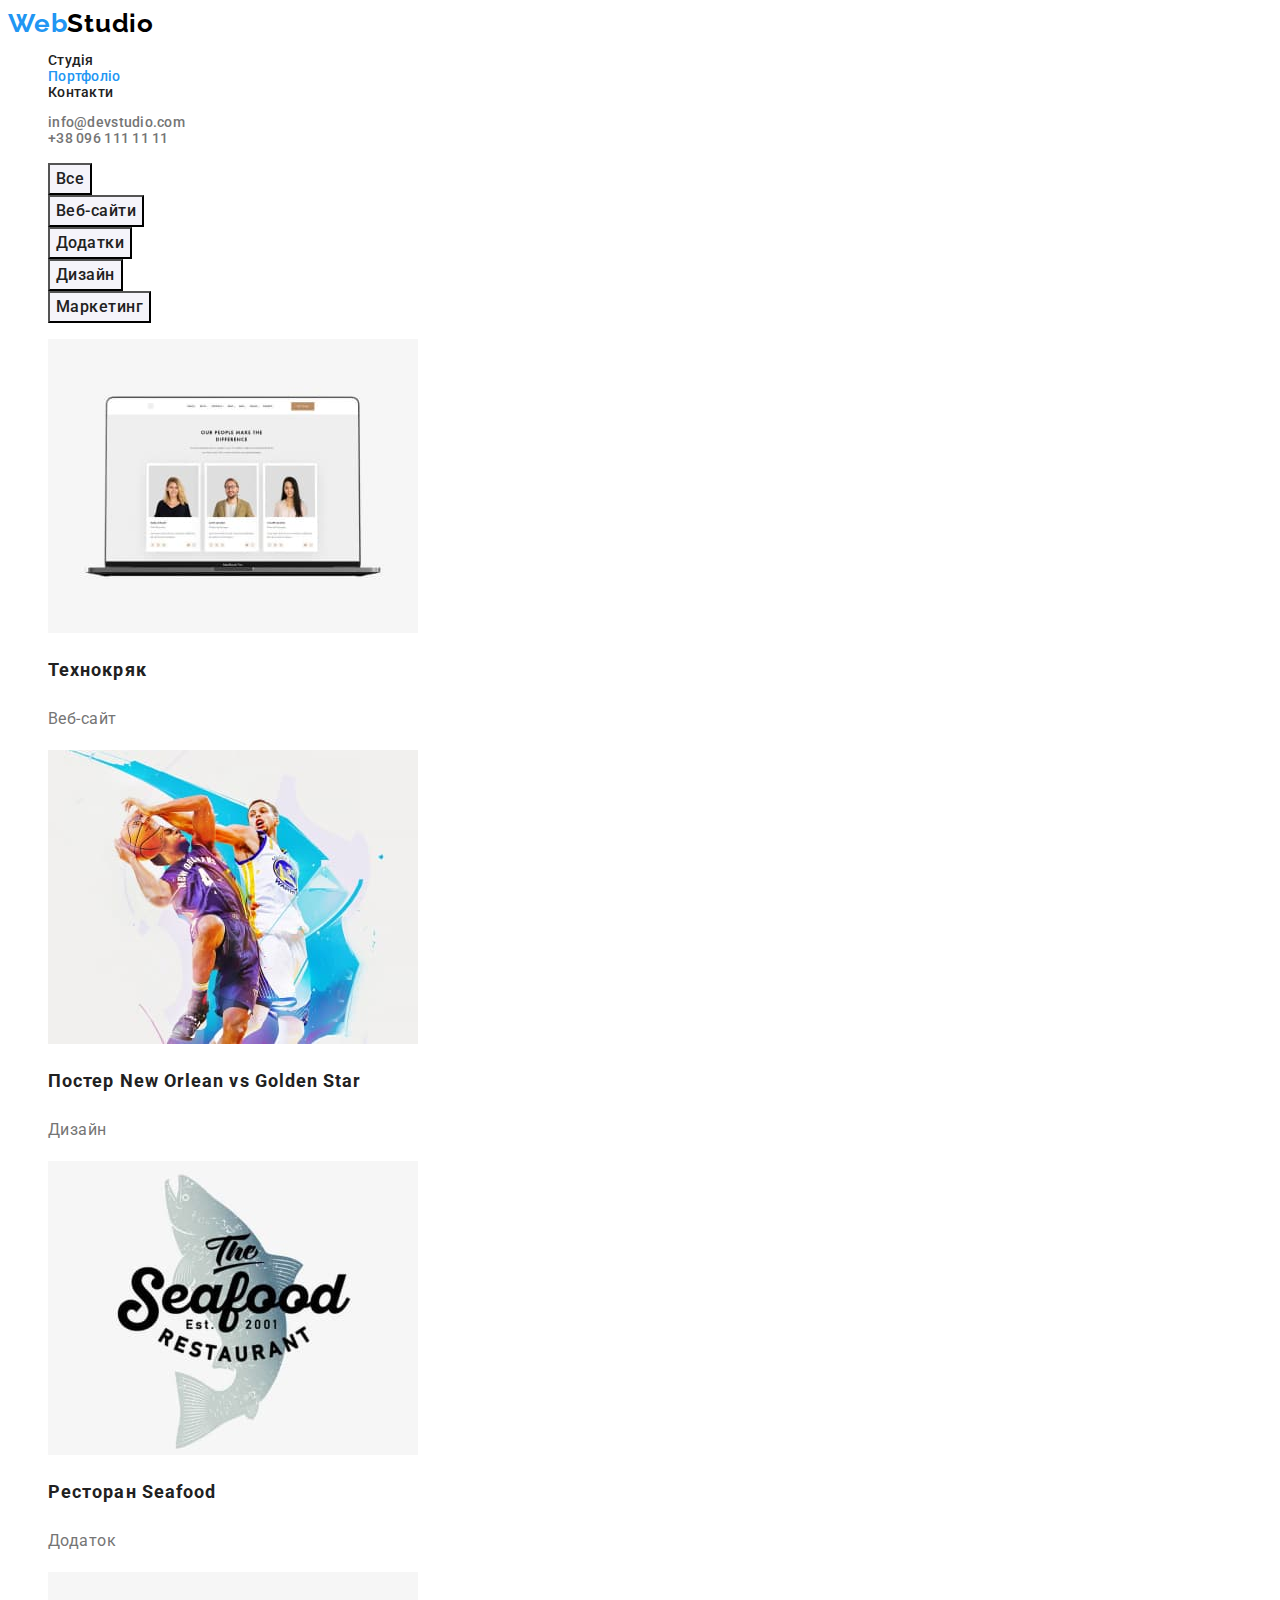
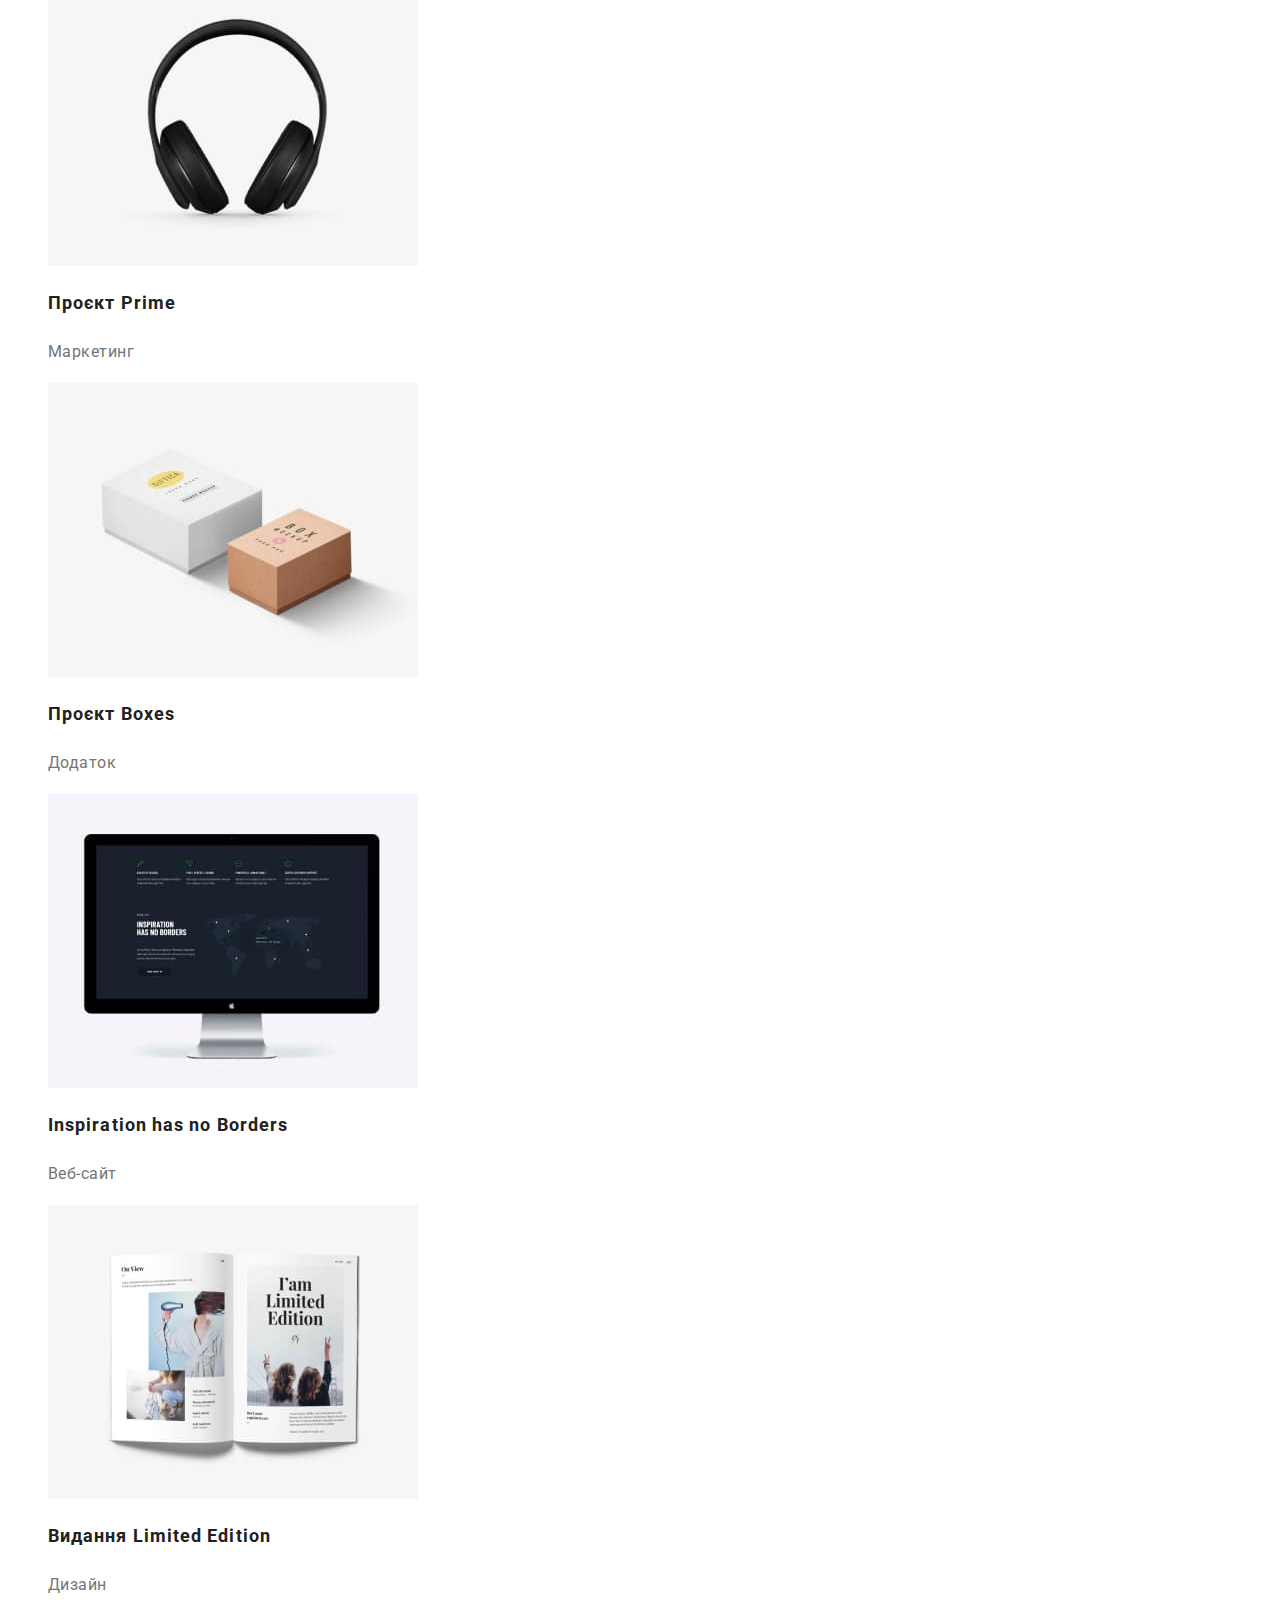
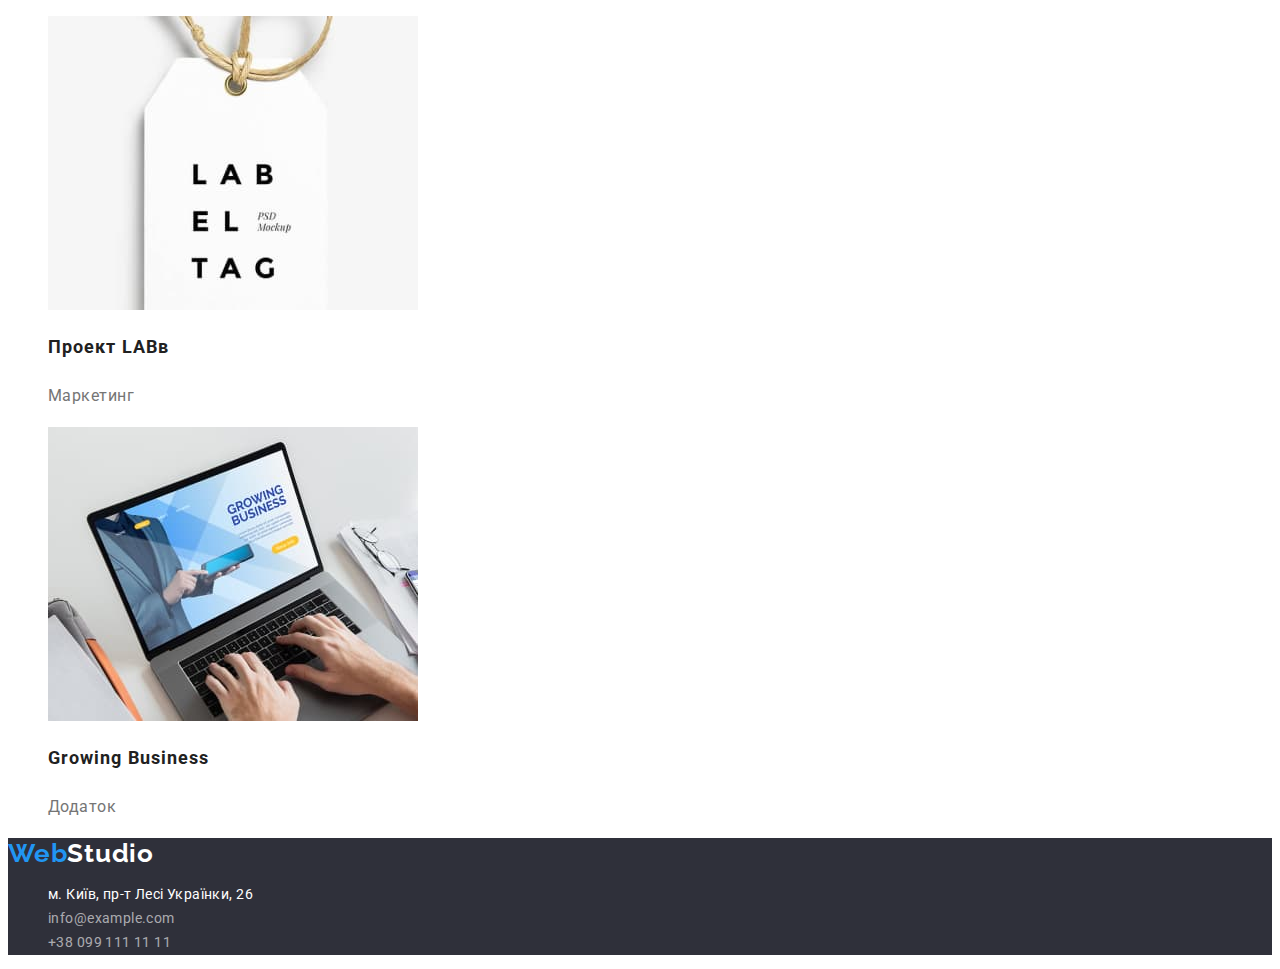
==== portfolio.html @ 6210becd "copi" ====
<!DOCTYPE html>
<html lang="uk">
	<head>
		<meta charset="UTF-8" />
		<meta http-equiv="X-UA-Compatible" content="IE=edge" />
		<meta name="viewport" content="width=device-width, initial-scale=1.0" />
		<title>Document</title>
		<link rel="preconnect" href="https://fonts.googleapis.com" />
		<link rel="preconnect" href="https://fonts.gstatic.com" crossorigin />
		<link
			href="https://fonts.googleapis.com/css2?family=Raleway:wght@700&family=Roboto:wght@400;500;700;900&display=swap"
			rel="stylesheet"
		/>
		<link rel="stylesheet" href="./css/stilys.css" />
	</head>
	<body>
		<header class="page-header">
			<nav>
				<a href="./index.html" class="logo link" lang="en">Web<span class="heder-logo">Studio</span> </a>
				<ul class="site-nav list">
					<li><a href="./index.html" class="link">Студія</a></li>
					<li><a href="./portfolio.html" class="link current">Портфоліо</a></li>
					<li><a href="" class="link">Контакти</a></li>
				</ul>
			</nav>
			<ul class="contacts-nav list">
				<li><a class="link" href="mailto:info@devstudio.com">info@devstudio.com</a></li>
				<li><a class="link" href="tel:+380961111111">+38 096 111 11 11</a></li>
			</ul>
		</header>
		<main>
			<section class="portfolio">
				<h1 hidden>Портфоліо</h1>
				<ul class="list">
					<li><button type="button" class="button-filter">Все</button></li>
					<li><button type="button" class="button-filter">Веб-сайти</button></li>
					<li><button type="button" class="button-filter">Додатки</button></li>
					<li><button type="button" class="button-filter">Дизайн</button></li>
					<li><button type="button" class="button-filter">Маркетинг</button></li>
				</ul>
				<ul class="portfolio-about list">
					<li>
						<img src="./img/tehnokrak.jpg" width="370" height="294" alt="Photo" />
						<h2 class="portfolio-name">Технокряк</h2>
						<p class="portfolio-text">Веб-сайт</p>
					</li>
					<li>
						<img src="./img/poster.jpg" width="370" height="294" alt="Photo" />
						<h2 class="portfolio-name">Постер New Orlean vs Golden Star</h2>
						<p class="portfolio-text">Дизайн</p>
					</li>
					<li>
						<img src="./img/restorant.jpg" width="370" height="294" alt="Photo" />
						<h2 class="portfolio-name">Ресторан Seafood</h2>
						<p class="portfolio-text">Додаток</p>
					</li>
					<li>
						<img src="./img/progect-prime.jpg" width="370" height="294" alt="Photo" />
						<h2 class="portfolio-name">Проєкт Prime</h2>
						<p class="portfolio-text">Маркетинг</p>
					</li>
					<li>
						<img src="./img/progect-boxes.jpg" width="370" height="294" alt="Photo" />
						<h2 class="portfolio-name">Проєкт Boxes</h2>
						<p class="portfolio-text">Додаток</p>
					</li>
					<li>
						<img src="./img/inspiration.jpg" width="370" height="294" alt="Photo" />
						<h2 class="portfolio-name">Inspiration has no Borders</h2>
						<p class="portfolio-text">Веб-сайт</p>
					</li>
					<li>
						<img src="./img/limited-edition.jpg" width="370" height="294" alt="Photo" />
						<h2 class="portfolio-name">Видання Limited Edition</h2>
						<p class="portfolio-text">Дизайн</p>
					</li>
					<li>
						<img src="./img/progect-lab.jpg" width="370" height="294" alt="Photo" />
						<h2 class="portfolio-name">Проект LABв</h2>
						<p class="portfolio-text">Маркетинг</p>
					</li>
					<li>
						<img src="./img/growing-bisiness.jpg" width="370" height="294" alt="Photo" />
						<h2 class="portfolio-name">Growing Business</h2>
						<p class="portfolio-text">Додаток</p>
					</li>
				</ul>
			</section>
		</main>
		<footer class="footer">
			<a href="./index.html" class="logo link" lang="en">Web<span class="footer-logo">Studio</span> </a>
			<address class="footer-adress">
				<ul class="list">
					<li>
						<a
							href="https://www.google.com/maps/place/%D0%B1%D1%83%D0%BB.+%D0%9B%D0%B5%D1%81%D0%B8+%D0%A3%D0%BA%D1%80%D0%B0%D0%B8%D0%BD%D0%BA%D0%B8,+26,+%D0%9A%D0%B8%D0%B5%D0%B2,+02000"
							class="adress link"
						>
							м. Київ, пр-т Лесі Українки, 26
						</a>
					</li>
					<li><a href="mailto:info@example.com" class="contact link">info@example.com</a></li>
					<li><a href="tel:+380991111111" class="contact link">+38 099 111 11 11</a></li>
				</ul>
			</address>
		</footer>
	</body>
</html>
---- css/stilys.css ----
body {
	font-family: "Roboto", sans-serif;
	background-color: #fff;
	color: var(--primary-text-color);
}
:root {
	--primary-text-color: #212121;
	--title-text-color: #757575;
	--accent-text-color: #2196f3;
	--primary-white-color: #ffffff;
	--second-color: #f5f4fa;
	--accent-color: #2f303a;
}
.list {
	list-style: none;
}

.link:hover,
.link:focus {
	color: var(--accent-text-color);
}

.link {
	text-decoration: none;
	cursor: pointer;
}

/* ---------------------HEADER----------------- */
.page-header {
	background-color: var(--primary-white-color);
}
.logo {
	font-family: "Raleway";
	font-weight: 700;
	font-size: 26px;
	line-height: 1.19;
	letter-spacing: 0.03em;
}
.logo {
	color: var(--accent-text-color);
}
.heder-logo {
	color: #000000;
}
.site-nav,
.contacts-nav {
	font-weight: 500;
	font-size: 14px;
	line-height: 1.14;
	letter-spacing: 0.02em;
}
.site-nav a {
	color: var(--primary-text-color);
}
.contacts-nav a {
	color: var(--title-text-color);
}
.link.current {
	color: var(--accent-text-color);
}
/*--------------------HERO-------------------- */
.hero {
	background-color: var(--accent-color);
}
.hero-title {
	font-weight: 900;
	font-size: 44px;
	line-height: 1.36;
	text-align: center;
	letter-spacing: 0.06em;
	text-transform: uppercase;
	color: var(--primary-white-color);
}
.button {
	font-weight: 700;
	font-size: 16px;
	line-height: 1.88;
	display: flex;
	align-items: center;
	text-align: center;
	letter-spacing: 0.06em;
	color: var(--primary-white-color);
	background-color: var(--accent-text-color);
}
.button:hover,
.button:focus {
	opacity: 0.9;
}
/* ---------------------SECTION----------------- */

.section-title {
	font-weight: 700;
	font-size: 14px;
	line-height: 1.14;
	letter-spacing: 0.03em;
	text-transform: uppercase;
	color: var(--primary-text-color);
}
.section-text {
	font-weight: 400;
	font-size: 14px;
	line-height: 1.71;
	letter-spacing: 0.03em;
	color: var(--title-text-color);
}
/* ---------------------FIATURE----------------- */

.fiature-title,
.team-title {
	font-weight: 700;
	font-size: 36px;
	line-height: 1.17;
	text-align: center;
	letter-spacing: 0.03em;
	color: var(--primary-text-color);
}
/* ---------------------TEAM----------------- */

.team {
	background-color: var(--second-color);
}
.team-about {
	background-color: var(--primary-white-color);
}
.team-name {
	font-weight: 500;
	font-size: 16px;
	line-height: 1.19;
	text-align: center;
	letter-spacing: 0.03em;
	color: var(--primary-text-color);
}
.team-text {
	font-weight: 400;
	font-size: 16px;
	line-height: 1.19;
	text-align: center;
	letter-spacing: 0.03em;
	color: var(--title-text-color);
}
/* ---------------------FOOTER----------------- */
.footer {
	background-color: var(--accent-color);
}
.footer-logo {
	color: var(--primary-white-color);
}
.footer-adress {
	font-weight: 400;
	font-size: 14px;
	line-height: 1.71;
	letter-spacing: 0.03em;
}
.footer-adress {
	font-style: normal;
}
.adress {
	color: var(--primary-white-color);
}
.contact {
	color: rgba(255, 255, 255, 0.6);
}

/* ---------------------PORTFOLIO----------------- */

.button-filter {
	cursor: pointer;
	font-family: inherit;
	font-weight: 500;
	font-size: 16px;
	line-height: 1.63;
	letter-spacing: 0.03em;
	color: var(--primary-text-color);
	background-color: var(--second-color);
}
.button-filter:hover,
.button-filter:focus {
	color: var(--primary-white-color);
	background-color: var(--accent-text-color);
}
.portfolio-about {
	background-color: var(--primary-white-color);
}
.portfolio-name {
	font-weight: 700;
	font-size: 18px;
	line-height: 2;
	letter-spacing: 0.06em;
}
.portfolio-text {
	font-weight: 400;
	font-size: 16px;
	line-height: 1.88;
	letter-spacing: 0.03em;
	color: var(--title-text-color);
}
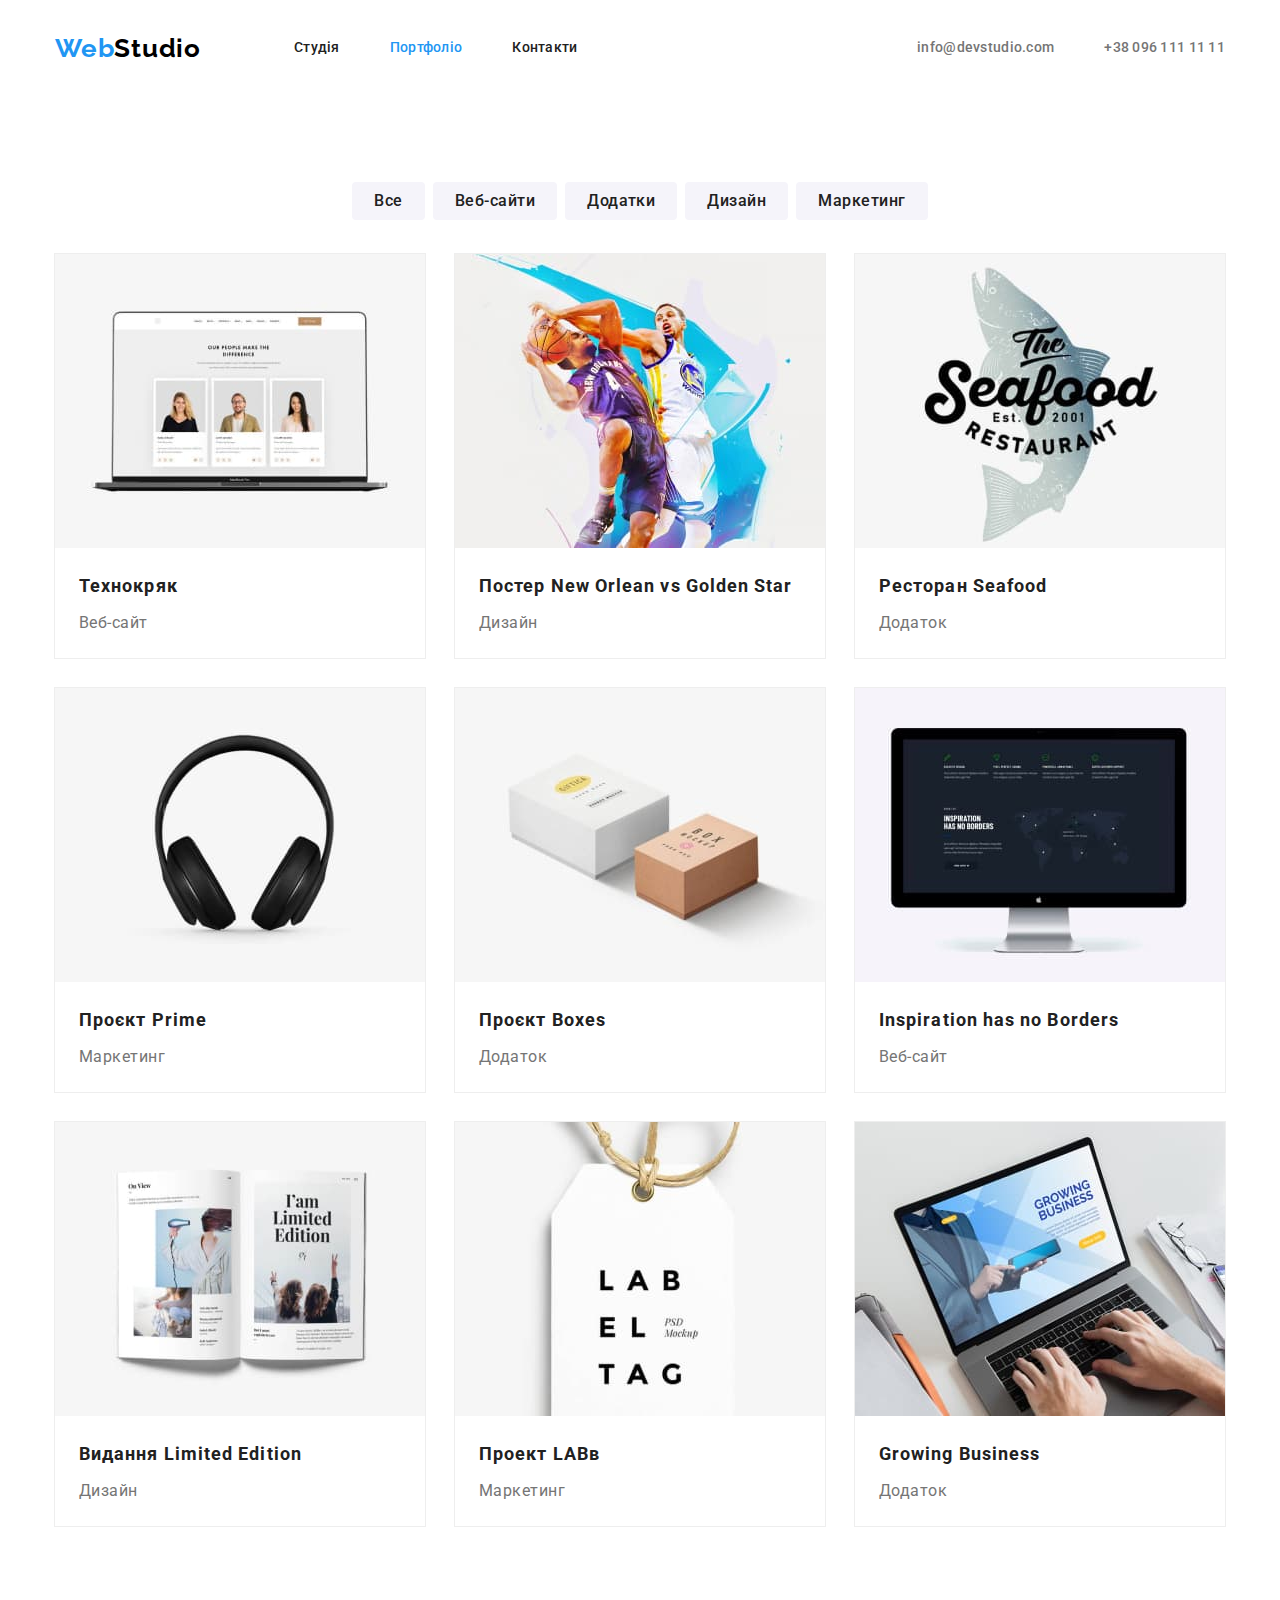
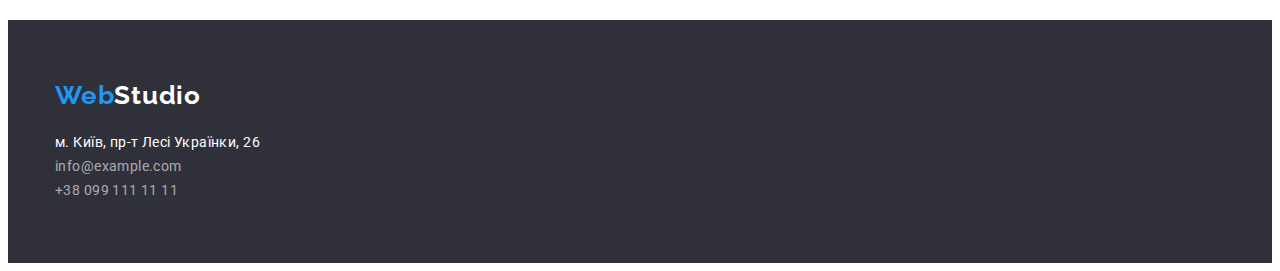
==== commit c2dbd678: "hw3" ====
--- a/portfolio.html
+++ b/portfolio.html
@@ -15,94 +15,100 @@
 	</head>
 	<body>
 		<header class="page-header">
-			<nav>
-				<a href="./index.html" class="logo link" lang="en">Web<span class="heder-logo">Studio</span> </a>
-				<ul class="site-nav list">
-					<li><a href="./index.html" class="link">Студія</a></li>
-					<li><a href="./portfolio.html" class="link current">Портфоліо</a></li>
-					<li><a href="" class="link">Контакти</a></li>
+			<div class="conteiner container-header">
+				<nav class="nav">
+					<a href="./index.html" class="logo link" lang="en">Web<span class="heder-logo">Studio</span> </a>
+					<ul class="site-nav list">
+						<li class="item"><a href="./index.html" class="link">Студія</a></li>
+						<li class="item"><a href="./portfolio.html" class="link current">Портфоліо</a></li>
+						<li class="item"><a href="" class="link">Контакти</a></li>
+					</ul>
+				</nav>
+				<ul class="contacts-nav list">
+					<li class="item"><a class="link" href="mailto:info@devstudio.com">info@devstudio.com</a></li>
+					<li class="item"><a class="link" href="tel:+380961111111">+38 096 111 11 11</a></li>
 				</ul>
-			</nav>
-			<ul class="contacts-nav list">
-				<li><a class="link" href="mailto:info@devstudio.com">info@devstudio.com</a></li>
-				<li><a class="link" href="tel:+380961111111">+38 096 111 11 11</a></li>
-			</ul>
+			</div>
 		</header>
 		<main>
 			<section class="portfolio">
-				<h1 hidden>Портфоліо</h1>
-				<ul class="list">
-					<li><button type="button" class="button-filter">Все</button></li>
-					<li><button type="button" class="button-filter">Веб-сайти</button></li>
-					<li><button type="button" class="button-filter">Додатки</button></li>
-					<li><button type="button" class="button-filter">Дизайн</button></li>
-					<li><button type="button" class="button-filter">Маркетинг</button></li>
-				</ul>
-				<ul class="portfolio-about list">
-					<li>
-						<img src="./img/tehnokrak.jpg" width="370" height="294" alt="Photo" />
-						<h2 class="portfolio-name">Технокряк</h2>
-						<p class="portfolio-text">Веб-сайт</p>
-					</li>
-					<li>
-						<img src="./img/poster.jpg" width="370" height="294" alt="Photo" />
-						<h2 class="portfolio-name">Постер New Orlean vs Golden Star</h2>
-						<p class="portfolio-text">Дизайн</p>
-					</li>
-					<li>
-						<img src="./img/restorant.jpg" width="370" height="294" alt="Photo" />
-						<h2 class="portfolio-name">Ресторан Seafood</h2>
-						<p class="portfolio-text">Додаток</p>
-					</li>
-					<li>
-						<img src="./img/progect-prime.jpg" width="370" height="294" alt="Photo" />
-						<h2 class="portfolio-name">Проєкт Prime</h2>
-						<p class="portfolio-text">Маркетинг</p>
-					</li>
-					<li>
-						<img src="./img/progect-boxes.jpg" width="370" height="294" alt="Photo" />
-						<h2 class="portfolio-name">Проєкт Boxes</h2>
-						<p class="portfolio-text">Додаток</p>
-					</li>
-					<li>
-						<img src="./img/inspiration.jpg" width="370" height="294" alt="Photo" />
-						<h2 class="portfolio-name">Inspiration has no Borders</h2>
-						<p class="portfolio-text">Веб-сайт</p>
-					</li>
-					<li>
-						<img src="./img/limited-edition.jpg" width="370" height="294" alt="Photo" />
-						<h2 class="portfolio-name">Видання Limited Edition</h2>
-						<p class="portfolio-text">Дизайн</p>
-					</li>
-					<li>
-						<img src="./img/progect-lab.jpg" width="370" height="294" alt="Photo" />
-						<h2 class="portfolio-name">Проект LABв</h2>
-						<p class="portfolio-text">Маркетинг</p>
-					</li>
-					<li>
-						<img src="./img/growing-bisiness.jpg" width="370" height="294" alt="Photo" />
-						<h2 class="portfolio-name">Growing Business</h2>
-						<p class="portfolio-text">Додаток</p>
-					</li>
-				</ul>
+				<div class="conteiner">
+					<h1 hidden>Портфоліо</h1>
+					<ul class="list filter">
+						<li class="item-filter"><button type="button" class="button-filter">Все</button></li>
+						<li class="item-filter"><button type="button" class="button-filter">Веб-сайти</button></li>
+						<li class="item-filter"><button type="button" class="button-filter">Додатки</button></li>
+						<li class="item-filter"><button type="button" class="button-filter">Дизайн</button></li>
+						<li class="item-filter"><button type="button" class="button-filter">Маркетинг</button></li>
+					</ul>
+					<ul class="portfolio-about list">
+						<li class="item">
+							<img src="./img/tehnokrak.jpg" width="370" height="294" alt="Photo" />
+							<h2 class="portfolio-name">Технокряк</h2>
+							<p class="portfolio-text">Веб-сайт</p>
+						</li>
+						<li class="item">
+							<img src="./img/poster.jpg" width="370" height="294" alt="Photo" />
+							<h2 class="portfolio-name">Постер New Orlean vs Golden Star</h2>
+							<p class="portfolio-text">Дизайн</p>
+						</li>
+						<li class="item">
+							<img src="./img/restorant.jpg" width="370" height="294" alt="Photo" />
+							<h2 class="portfolio-name">Ресторан Seafood</h2>
+							<p class="portfolio-text">Додаток</p>
+						</li>
+						<li class="item">
+							<img src="./img/progect-prime.jpg" width="370" height="294" alt="Photo" />
+							<h2 class="portfolio-name">Проєкт Prime</h2>
+							<p class="portfolio-text">Маркетинг</p>
+						</li>
+						<li class="item">
+							<img src="./img/progect-boxes.jpg" width="370" height="294" alt="Photo" />
+							<h2 class="portfolio-name">Проєкт Boxes</h2>
+							<p class="portfolio-text">Додаток</p>
+						</li>
+						<li class="item">
+							<img src="./img/inspiration.jpg" width="370" height="294" alt="Photo" />
+							<h2 class="portfolio-name">Inspiration has no Borders</h2>
+							<p class="portfolio-text">Веб-сайт</p>
+						</li>
+						<li class="item">
+							<img src="./img/limited-edition.jpg" width="370" height="294" alt="Photo" />
+							<h2 class="portfolio-name">Видання Limited Edition</h2>
+							<p class="portfolio-text">Дизайн</p>
+						</li>
+						<li class="item">
+							<img src="./img/progect-lab.jpg" width="370" height="294" alt="Photo" />
+							<h2 class="portfolio-name">Проект LABв</h2>
+							<p class="portfolio-text">Маркетинг</p>
+						</li>
+						<li class="item">
+							<img src="./img/growing-bisiness.jpg" width="370" height="294" alt="Photo" />
+							<h2 class="portfolio-name">Growing Business</h2>
+							<p class="portfolio-text">Додаток</p>
+						</li>
+					</ul>
+				</div>
 			</section>
 		</main>
 		<footer class="footer">
-			<a href="./index.html" class="logo link" lang="en">Web<span class="footer-logo">Studio</span> </a>
-			<address class="footer-adress">
-				<ul class="list">
-					<li>
-						<a
-							href="https://www.google.com/maps/place/%D0%B1%D1%83%D0%BB.+%D0%9B%D0%B5%D1%81%D0%B8+%D0%A3%D0%BA%D1%80%D0%B0%D0%B8%D0%BD%D0%BA%D0%B8,+26,+%D0%9A%D0%B8%D0%B5%D0%B2,+02000"
-							class="adress link"
-						>
-							м. Київ, пр-т Лесі Українки, 26
-						</a>
-					</li>
-					<li><a href="mailto:info@example.com" class="contact link">info@example.com</a></li>
-					<li><a href="tel:+380991111111" class="contact link">+38 099 111 11 11</a></li>
-				</ul>
-			</address>
+			<div class="conteiner">
+				<a href="./index.html" class="fl link" lang="en">Web<span class="footer-logo">Studio</span> </a>
+				<address class="footer-adress">
+					<ul class="list">
+						<li>
+							<a
+								href="https://www.google.com/maps/place/%D0%B1%D1%83%D0%BB.+%D0%9B%D0%B5%D1%81%D0%B8+%D0%A3%D0%BA%D1%80%D0%B0%D0%B8%D0%BD%D0%BA%D0%B8,+26,+%D0%9A%D0%B8%D0%B5%D0%B2,+02000"
+								class="adress link"
+							>
+								м. Київ, пр-т Лесі Українки, 26
+							</a>
+						</li>
+						<li><a href="mailto:info@example.com" class="contact link">info@example.com</a></li>
+						<li><a href="tel:+380991111111" class="contact link">+38 099 111 11 11</a></li>
+					</ul>
+				</address>
+			</div>
 		</footer>
 	</body>
 </html>
--- a/css/stilys.css
+++ b/css/stilys.css
@@ -1,3 +1,12 @@
+html {
+	line-height: 1.15;
+	-webkit-text-size-adjust: 100%;
+}
+*,
+::before,
+::after {
+	box-sizing: border-box;
+}
 body {
 	font-family: "Roboto", sans-serif;
 	background-color: #fff;
@@ -11,36 +20,43 @@
 	--second-color: #f5f4fa;
 	--accent-color: #2f303a;
 }
+img {
+	display: block;
+	width: 100%;
+}
 .list {
 	list-style: none;
-}
-
+	padding: 0;
+	margin: 0;
+}
 .link:hover,
 .link:focus {
 	color: var(--accent-text-color);
 }
-
 .link {
 	text-decoration: none;
 	cursor: pointer;
 }
-
+.conteiner {
+	margin-left: auto;
+	margin-right: auto;
+	width: 1200px;
+	padding-left: 15px;
+	padding-right: 15px;
+}
 /* ---------------------HEADER----------------- */
 .page-header {
 	background-color: var(--primary-white-color);
 }
-.logo {
-	font-family: "Raleway";
-	font-weight: 700;
-	font-size: 26px;
-	line-height: 1.19;
-	letter-spacing: 0.03em;
-}
-.logo {
-	color: var(--accent-text-color);
-}
-.heder-logo {
-	color: #000000;
+.container-header,
+.nav,
+.site-nav,
+.contacts-nav {
+	display: flex;
+	align-items: center;
+}
+.contacts-nav {
+	margin-left: auto;
 }
 .site-nav,
 .contacts-nav {
@@ -49,6 +65,32 @@
 	line-height: 1.14;
 	letter-spacing: 0.02em;
 }
+.logo {
+	margin-right: 93px;
+	margin-left: 0;
+	font-family: "Raleway";
+	font-weight: 700;
+	font-size: 26px;
+	line-height: 1.19;
+	letter-spacing: 0.03em;
+}
+.logo,
+.fl {
+	color: var(--accent-text-color);
+}
+.heder-logo {
+	color: #000000;
+}
+
+.site-nav .item + .item,
+.contacts-nav .item + .item {
+	margin-left: 50px;
+}
+.site-nav .link {
+	display: block;
+	padding-top: 32px;
+	padding-bottom: 32px;
+}
 .site-nav a {
 	color: var(--primary-text-color);
 }
@@ -60,9 +102,16 @@
 }
 /*--------------------HERO-------------------- */
 .hero {
+	padding: 230px 0;
 	background-color: var(--accent-color);
+	text-align: center;
 }
 .hero-title {
+	max-width: 696px;
+	margin-left: auto;
+	margin-right: auto;
+	margin-top: 0;
+	margin-bottom: 30px;
 	font-weight: 900;
 	font-size: 44px;
 	line-height: 1.36;
@@ -72,12 +121,14 @@
 	color: var(--primary-white-color);
 }
 .button {
+	min-width: 216px;
+	border: none;
+	border-radius: 4px;
+	padding: 10px 32px;
 	font-weight: 700;
 	font-size: 16px;
 	line-height: 1.88;
-	display: flex;
-	align-items: center;
-	text-align: center;
+	display: inline-block;
 	letter-spacing: 0.06em;
 	color: var(--primary-white-color);
 	background-color: var(--accent-text-color);
@@ -87,8 +138,24 @@
 	opacity: 0.9;
 }
 /* ---------------------SECTION----------------- */
-
+.section-pre-title {
+	display: flex;
+	align-items: flex-start;
+}
+.section-pre-title .item + .item {
+	margin-left: 30px;
+	max-width: 270px;
+}
+
+.section,
+.fiature,
+.team {
+	padding-top: 94px;
+	padding-bottom: 94px;
+}
 .section-title {
+	margin-top: 0;
+	margin-bottom: 10px;
 	font-weight: 700;
 	font-size: 14px;
 	line-height: 1.14;
@@ -97,6 +164,8 @@
 	color: var(--primary-text-color);
 }
 .section-text {
+	margin-top: 0;
+	margin-bottom: 0;
 	font-weight: 400;
 	font-size: 14px;
 	line-height: 1.71;
@@ -104,9 +173,20 @@
 	color: var(--title-text-color);
 }
 /* ---------------------FIATURE----------------- */
+.fiature {
+	padding-top: 0;
+}
+.fiature-img .img + .img {
+	margin-left: 30px;
+}
+.fiature-img {
+	display: flex;
+}
 
 .fiature-title,
 .team-title {
+	margin-top: 0;
+	margin-bottom: 50px;
 	font-weight: 700;
 	font-size: 36px;
 	line-height: 1.17;
@@ -121,8 +201,19 @@
 }
 .team-about {
 	background-color: var(--primary-white-color);
+	display: flex;
+}
+.team-about .box + .box {
+	margin-left: 30px;
+}
+.box {
+	outline: 1px solid #eeeeee;
+	box-shadow: 0px 1px 3px rgba(0, 0, 0, 0.12), 0px 1px 1px rgba(0, 0, 0, 0.14), 0px 2px 1px rgba(0, 0, 0, 0.2);
+	border-radius: 0px 0px 4px 4px;
 }
 .team-name {
+	margin-top: 30px;
+	margin-bottom: 10px;
 	font-weight: 500;
 	font-size: 16px;
 	line-height: 1.19;
@@ -131,6 +222,8 @@
 	color: var(--primary-text-color);
 }
 .team-text {
+	margin-top: 0;
+	margin-bottom: 30px;
 	font-weight: 400;
 	font-size: 16px;
 	line-height: 1.19;
@@ -142,6 +235,17 @@
 .footer {
 	background-color: var(--accent-color);
 }
+.fl {
+	display: block;
+	font-family: "Raleway";
+	font-weight: 700;
+	font-size: 26px;
+	line-height: 1.19;
+	letter-spacing: 0.03em;
+	padding-top: 60px;
+	margin-bottom: 20px;
+}
+
 .footer-logo {
 	color: var(--primary-white-color);
 }
@@ -150,9 +254,8 @@
 	font-size: 14px;
 	line-height: 1.71;
 	letter-spacing: 0.03em;
-}
-.footer-adress {
 	font-style: normal;
+	padding-bottom: 60px;
 }
 .adress {
 	color: var(--primary-white-color);
@@ -163,7 +266,18 @@
 
 /* ---------------------PORTFOLIO----------------- */
 
+.filter {
+	padding-bottom: 34px;
+	display: flex;
+	justify-content: center;
+}
+.filter .item-filter + .item-filter {
+	margin-left: 8px;
+}
 .button-filter {
+	padding: 6px 22px;
+	border: none;
+	border-radius: 4px;
 	cursor: pointer;
 	font-family: inherit;
 	font-weight: 500;
@@ -180,17 +294,35 @@
 }
 .portfolio-about {
 	background-color: var(--primary-white-color);
+	display: flex;
+	flex-wrap: wrap;
+	gap: 30px;
+}
+.portfolio .item {
+	outline: 1px solid #eeeeee;
+	flex-basis: calc((100% - 2 * 30px) / 3);
 }
 .portfolio-name {
+	margin: 20px 24px 0 24px;
 	font-weight: 700;
 	font-size: 18px;
 	line-height: 2;
 	letter-spacing: 0.06em;
 }
 .portfolio-text {
+	margin: 4px 24px 0 24px;
+	padding-bottom: 20px;
 	font-weight: 400;
 	font-size: 16px;
 	line-height: 1.88;
 	letter-spacing: 0.03em;
 	color: var(--title-text-color);
-}
+	margin-bottom: 0;
+}
+.portfolio .conteiner {
+	padding-top: 94px;
+	padding-bottom: 94px;
+}
+.filter .button-filter + .button-filter {
+	margin-left: 30px;
+}
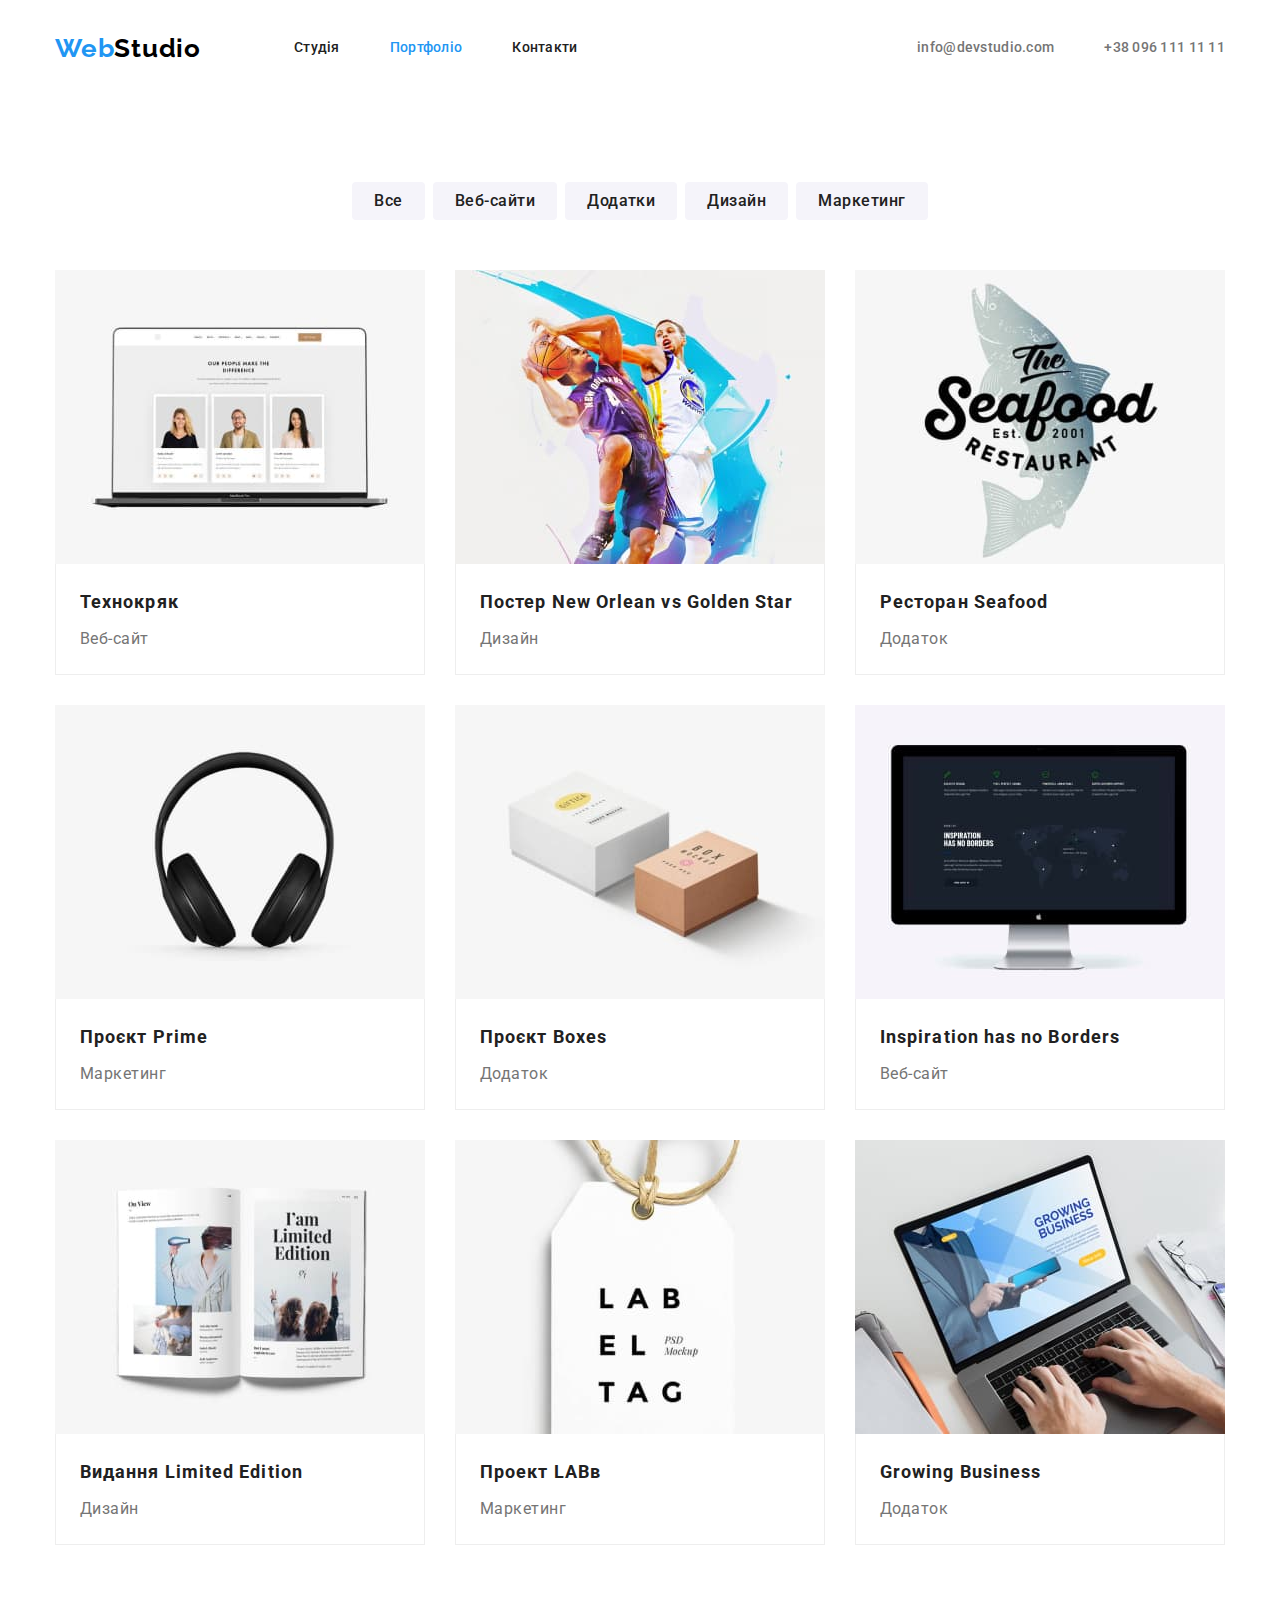
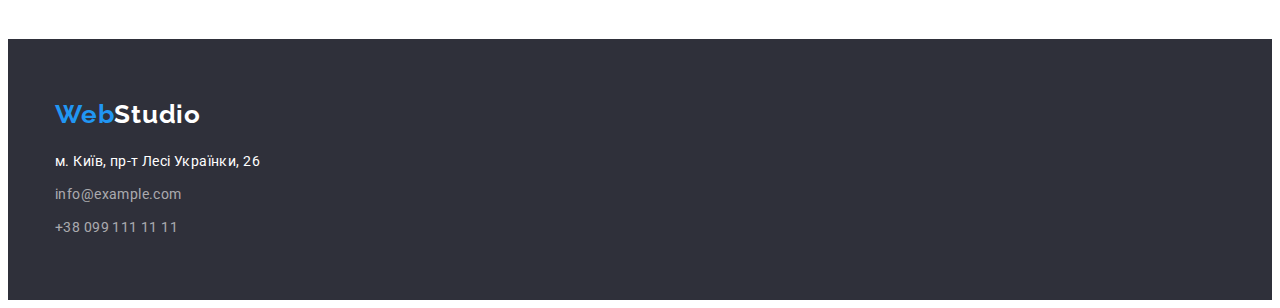
==== commit ceb25b58: "correction-hw1" ====
--- a/portfolio.html
+++ b/portfolio.html
@@ -10,6 +10,13 @@
 		<link
 			href="https://fonts.googleapis.com/css2?family=Raleway:wght@700&family=Roboto:wght@400;500;700;900&display=swap"
 			rel="stylesheet"
+		/>
+		<link
+			rel="stylesheet"
+			href="https://cdnjs.cloudflare.com/ajax/libs/modern-normalize/1.1.0/modern-normalize.min.css"
+			integrity="sha512-wpPYUAdjBVSE4KJnH1VR1HeZfpl1ub8YT/NKx4PuQ5NmX2tKuGu6U/JRp5y+Y8XG2tV+wKQpNHVUX03MfMFn9Q=="
+			crossorigin="anonymous"
+			referrerpolicy="no-referrer"
 		/>
 		<link rel="stylesheet" href="./css/stilys.css" />
 	</head>
@@ -44,48 +51,66 @@
 					<ul class="portfolio-about list">
 						<li class="item">
 							<img src="./img/tehnokrak.jpg" width="370" height="294" alt="Photo" />
-							<h2 class="portfolio-name">Технокряк</h2>
-							<p class="portfolio-text">Веб-сайт</p>
+							<div class="div">
+								<h2 class="portfolio-name list">Технокряк</h2>
+								<p class="portfolio-text list">Веб-сайт</p>
+							</div>
 						</li>
 						<li class="item">
 							<img src="./img/poster.jpg" width="370" height="294" alt="Photo" />
-							<h2 class="portfolio-name">Постер New Orlean vs Golden Star</h2>
-							<p class="portfolio-text">Дизайн</p>
+							<div class="div">
+								<h2 class="portfolio-name list">Постер New Orlean vs Golden Star</h2>
+								<p class="portfolio-text list">Дизайн</p>
+							</div>
 						</li>
 						<li class="item">
 							<img src="./img/restorant.jpg" width="370" height="294" alt="Photo" />
-							<h2 class="portfolio-name">Ресторан Seafood</h2>
-							<p class="portfolio-text">Додаток</p>
+							<div class="div">
+								<h2 class="portfolio-name list">Ресторан Seafood</h2>
+								<p class="portfolio-text list">Додаток</p>
+							</div>
 						</li>
 						<li class="item">
 							<img src="./img/progect-prime.jpg" width="370" height="294" alt="Photo" />
-							<h2 class="portfolio-name">Проєкт Prime</h2>
-							<p class="portfolio-text">Маркетинг</p>
+							<div class="div">
+								<h2 class="portfolio-name list">Проєкт Prime</h2>
+								<p class="portfolio-text list">Маркетинг</p>
+							</div>
 						</li>
 						<li class="item">
 							<img src="./img/progect-boxes.jpg" width="370" height="294" alt="Photo" />
-							<h2 class="portfolio-name">Проєкт Boxes</h2>
-							<p class="portfolio-text">Додаток</p>
+							<div class="div">
+								<h2 class="portfolio-name list">Проєкт Boxes</h2>
+								<p class="portfolio-text list">Додаток</p>
+							</div>
 						</li>
 						<li class="item">
 							<img src="./img/inspiration.jpg" width="370" height="294" alt="Photo" />
-							<h2 class="portfolio-name">Inspiration has no Borders</h2>
-							<p class="portfolio-text">Веб-сайт</p>
+							<div class="div">
+								<h2 class="portfolio-name list">Inspiration has no Borders</h2>
+								<p class="portfolio-text list">Веб-сайт</p>
+							</div>
 						</li>
 						<li class="item">
 							<img src="./img/limited-edition.jpg" width="370" height="294" alt="Photo" />
-							<h2 class="portfolio-name">Видання Limited Edition</h2>
-							<p class="portfolio-text">Дизайн</p>
+							<div class="div">
+								<h2 class="portfolio-name list">Видання Limited Edition</h2>
+								<p class="portfolio-text list">Дизайн</p>
+							</div>
 						</li>
 						<li class="item">
 							<img src="./img/progect-lab.jpg" width="370" height="294" alt="Photo" />
-							<h2 class="portfolio-name">Проект LABв</h2>
-							<p class="portfolio-text">Маркетинг</p>
+							<div class="div">
+								<h2 class="portfolio-name list">Проект LABв</h2>
+								<p class="portfolio-text list">Маркетинг</p>
+							</div>
 						</li>
 						<li class="item">
 							<img src="./img/growing-bisiness.jpg" width="370" height="294" alt="Photo" />
-							<h2 class="portfolio-name">Growing Business</h2>
-							<p class="portfolio-text">Додаток</p>
+							<div class="div">
+								<h2 class="portfolio-name list">Growing Business</h2>
+								<p class="portfolio-text list">Додаток</p>
+							</div>
 						</li>
 					</ul>
 				</div>
@@ -95,8 +120,8 @@
 			<div class="conteiner">
 				<a href="./index.html" class="fl link" lang="en">Web<span class="footer-logo">Studio</span> </a>
 				<address class="footer-adress">
-					<ul class="list">
-						<li>
+					<ul class="list adress-list">
+						<li class="adress-item">
 							<a
 								href="https://www.google.com/maps/place/%D0%B1%D1%83%D0%BB.+%D0%9B%D0%B5%D1%81%D0%B8+%D0%A3%D0%BA%D1%80%D0%B0%D0%B8%D0%BD%D0%BA%D0%B8,+26,+%D0%9A%D0%B8%D0%B5%D0%B2,+02000"
 								class="adress link"
@@ -104,8 +129,8 @@
 								м. Київ, пр-т Лесі Українки, 26
 							</a>
 						</li>
-						<li><a href="mailto:info@example.com" class="contact link">info@example.com</a></li>
-						<li><a href="tel:+380991111111" class="contact link">+38 099 111 11 11</a></li>
+						<li class="adress-item"><a href="mailto:info@example.com" class="contact link">info@example.com</a></li>
+						<li class="adress-item"><a href="tel:+380991111111" class="contact link">+38 099 111 11 11</a></li>
 					</ul>
 				</address>
 			</div>
--- a/css/stilys.css
+++ b/css/stilys.css
@@ -3,8 +3,8 @@
 	-webkit-text-size-adjust: 100%;
 }
 *,
-::before,
-::after {
+*::before,
+*::after {
 	box-sizing: border-box;
 }
 body {
@@ -23,6 +23,7 @@
 img {
 	display: block;
 	width: 100%;
+	height: auto;
 }
 .list {
 	list-style: none;
@@ -36,6 +37,17 @@
 .link {
 	text-decoration: none;
 	cursor: pointer;
+}
+.h1,
+.h2,
+.h3,
+.h4,
+.h5,
+.h6,
+.p,
+.ul {
+	margin: 0;
+	padding: 0;
 }
 .conteiner {
 	margin-left: auto;
@@ -47,6 +59,7 @@
 /* ---------------------HEADER----------------- */
 .page-header {
 	background-color: var(--primary-white-color);
+	border-bottom: 1px #ececec;
 }
 .container-header,
 .nav,
@@ -73,36 +86,35 @@
 	font-size: 26px;
 	line-height: 1.19;
 	letter-spacing: 0.03em;
-}
-.logo,
-.fl {
 	color: var(--accent-text-color);
 }
 .heder-logo {
 	color: #000000;
 }
-
 .site-nav .item + .item,
 .contacts-nav .item + .item {
 	margin-left: 50px;
 }
 .site-nav .link {
 	display: block;
+}
+.site-nav a {
+	color: var(--primary-text-color);
 	padding-top: 32px;
 	padding-bottom: 32px;
 }
-.site-nav a {
-	color: var(--primary-text-color);
-}
 .contacts-nav a {
 	color: var(--title-text-color);
+	padding-top: 32px;
+	padding-bottom: 32px;
 }
 .link.current {
 	color: var(--accent-text-color);
 }
 /*--------------------HERO-------------------- */
 .hero {
-	padding: 230px 0;
+	padding-top: 200px;
+	padding-bottom: 200px;
 	background-color: var(--accent-color);
 	text-align: center;
 }
@@ -146,7 +158,6 @@
 	margin-left: 30px;
 	max-width: 270px;
 }
-
 .section,
 .fiature,
 .team {
@@ -200,19 +211,20 @@
 	background-color: var(--second-color);
 }
 .team-about {
-	background-color: var(--primary-white-color);
 	display: flex;
 }
 .team-about .box + .box {
 	margin-left: 30px;
 }
 .box {
+	background-color: var(--primary-white-color);
 	outline: 1px solid #eeeeee;
 	box-shadow: 0px 1px 3px rgba(0, 0, 0, 0.12), 0px 1px 1px rgba(0, 0, 0, 0.14), 0px 2px 1px rgba(0, 0, 0, 0.2);
 	border-radius: 0px 0px 4px 4px;
 }
 .team-name {
-	margin-top: 30px;
+	padding-top: 30px;
+	margin-top: 0;
 	margin-bottom: 10px;
 	font-weight: 500;
 	font-size: 16px;
@@ -223,7 +235,8 @@
 }
 .team-text {
 	margin-top: 0;
-	margin-bottom: 30px;
+	margin-bottom: 0;
+	padding-bottom: 30px;
 	font-weight: 400;
 	font-size: 16px;
 	line-height: 1.19;
@@ -234,6 +247,8 @@
 /* ---------------------FOOTER----------------- */
 .footer {
 	background-color: var(--accent-color);
+	padding-top: 60px;
+	padding-bottom: 60px;
 }
 .fl {
 	display: block;
@@ -242,20 +257,19 @@
 	font-size: 26px;
 	line-height: 1.19;
 	letter-spacing: 0.03em;
-	padding-top: 60px;
 	margin-bottom: 20px;
-}
-
+	color: var(--accent-text-color);
+}
 .footer-logo {
 	color: var(--primary-white-color);
 }
-.footer-adress {
+.adress,
+.contact {
 	font-weight: 400;
 	font-size: 14px;
 	line-height: 1.71;
 	letter-spacing: 0.03em;
 	font-style: normal;
-	padding-bottom: 60px;
 }
 .adress {
 	color: var(--primary-white-color);
@@ -263,11 +277,16 @@
 .contact {
 	color: rgba(255, 255, 255, 0.6);
 }
-
+.adress-item {
+	margin-bottom: 9px;
+}
+.adress-item:last-child {
+	margin-bottom: 0;
+}
 /* ---------------------PORTFOLIO----------------- */
 
 .filter {
-	padding-bottom: 34px;
+	margin-bottom: 50px;
 	display: flex;
 	justify-content: center;
 }
@@ -299,19 +318,16 @@
 	gap: 30px;
 }
 .portfolio .item {
-	outline: 1px solid #eeeeee;
 	flex-basis: calc((100% - 2 * 30px) / 3);
 }
 .portfolio-name {
-	margin: 20px 24px 0 24px;
+	margin-bottom: 4px;
 	font-weight: 700;
 	font-size: 18px;
 	line-height: 2;
 	letter-spacing: 0.06em;
 }
 .portfolio-text {
-	margin: 4px 24px 0 24px;
-	padding-bottom: 20px;
 	font-weight: 400;
 	font-size: 16px;
 	line-height: 1.88;
@@ -319,10 +335,16 @@
 	color: var(--title-text-color);
 	margin-bottom: 0;
 }
-.portfolio .conteiner {
+.portfolio {
 	padding-top: 94px;
 	padding-bottom: 94px;
 }
 .filter .button-filter + .button-filter {
 	margin-left: 30px;
 }
+.div {
+	padding: 20px 24px;
+	border-left: 1px solid #eeeeee;
+	border-bottom: 1px solid #eeeeee;
+	border-right: 1px solid #eeeeee;
+}
